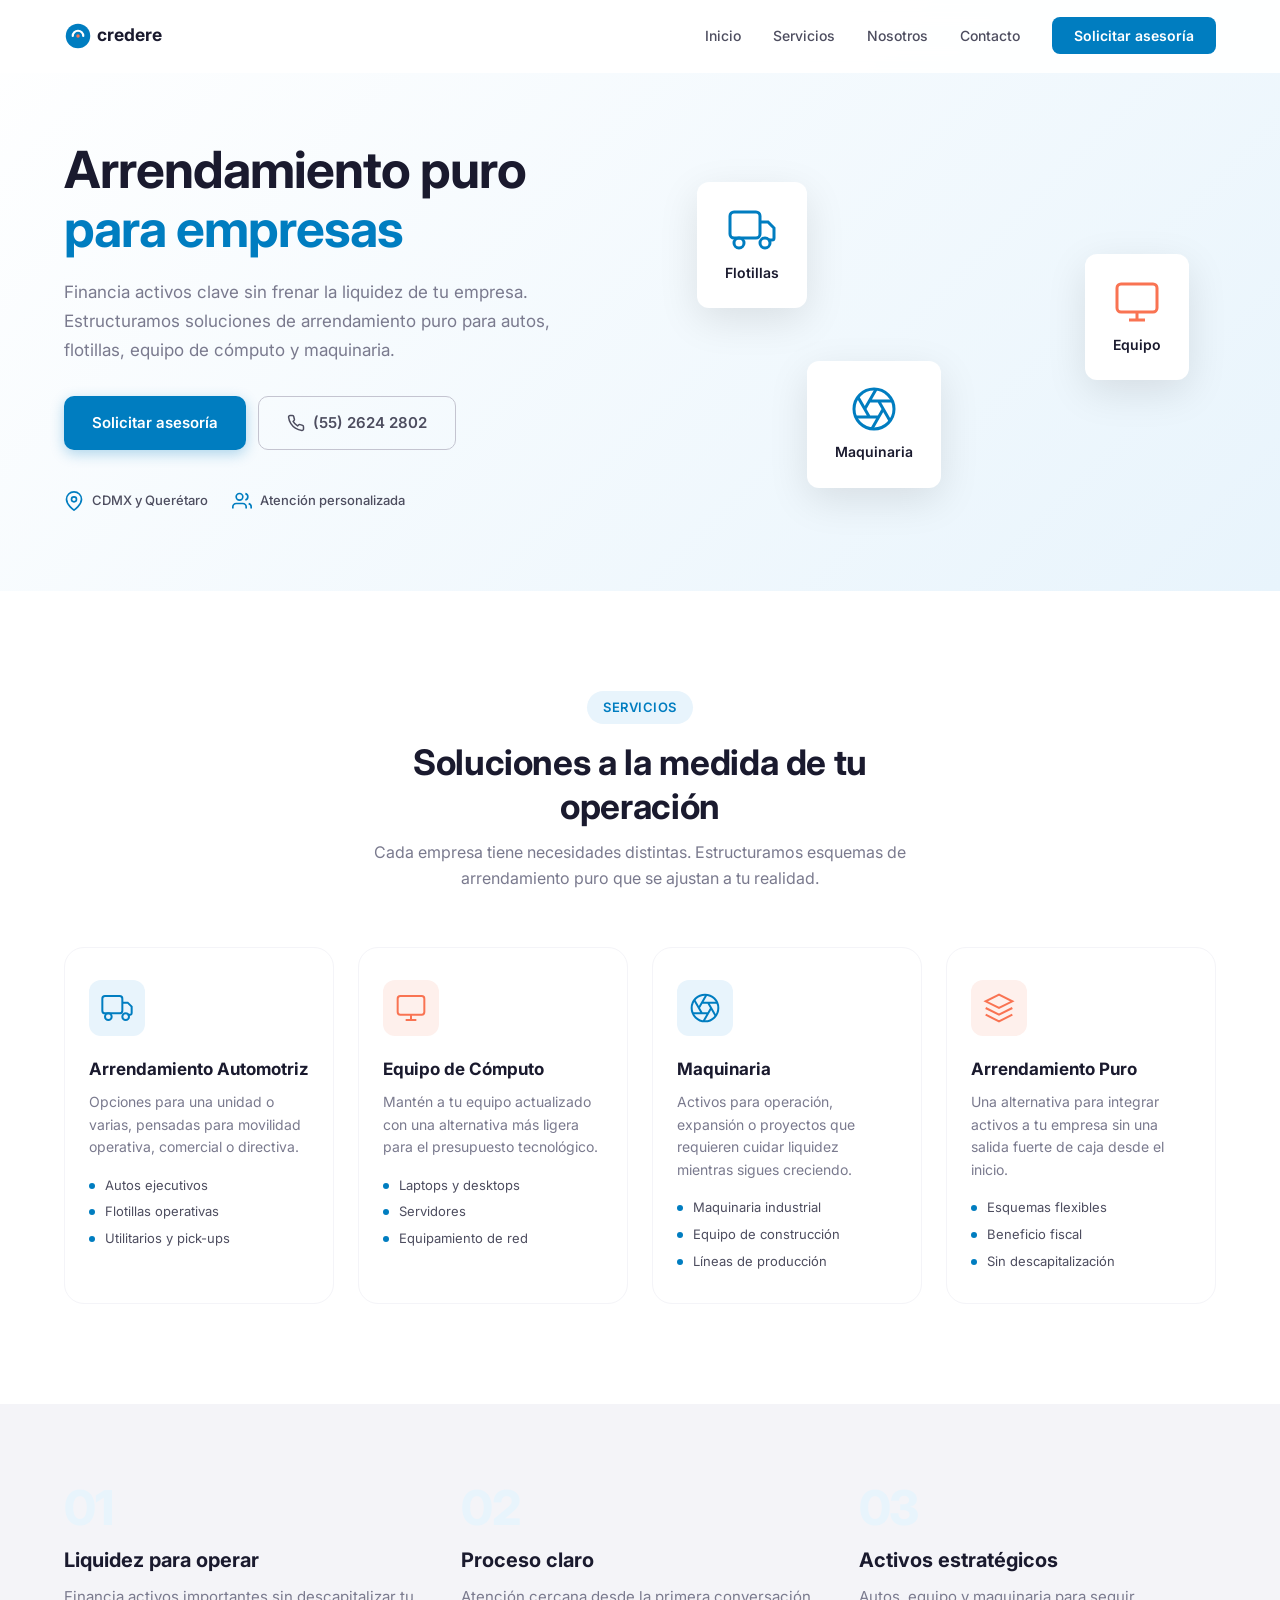
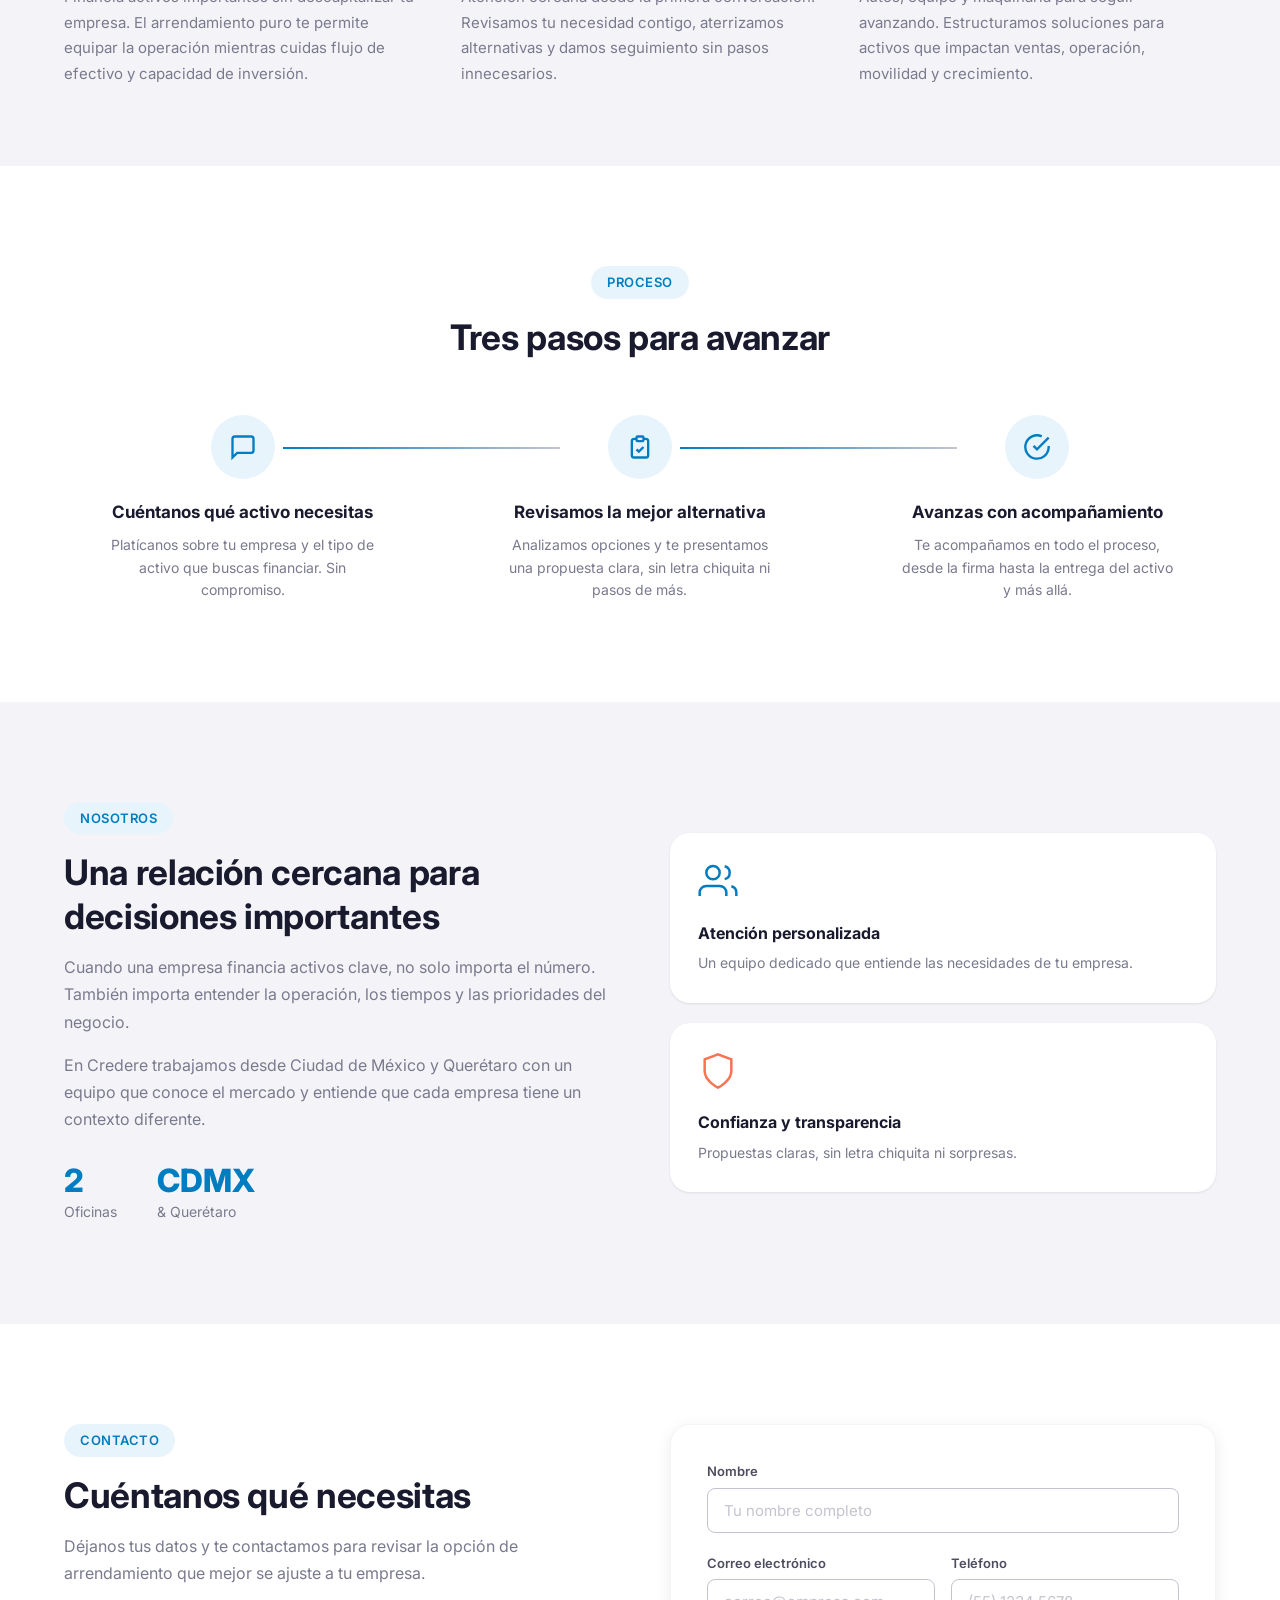
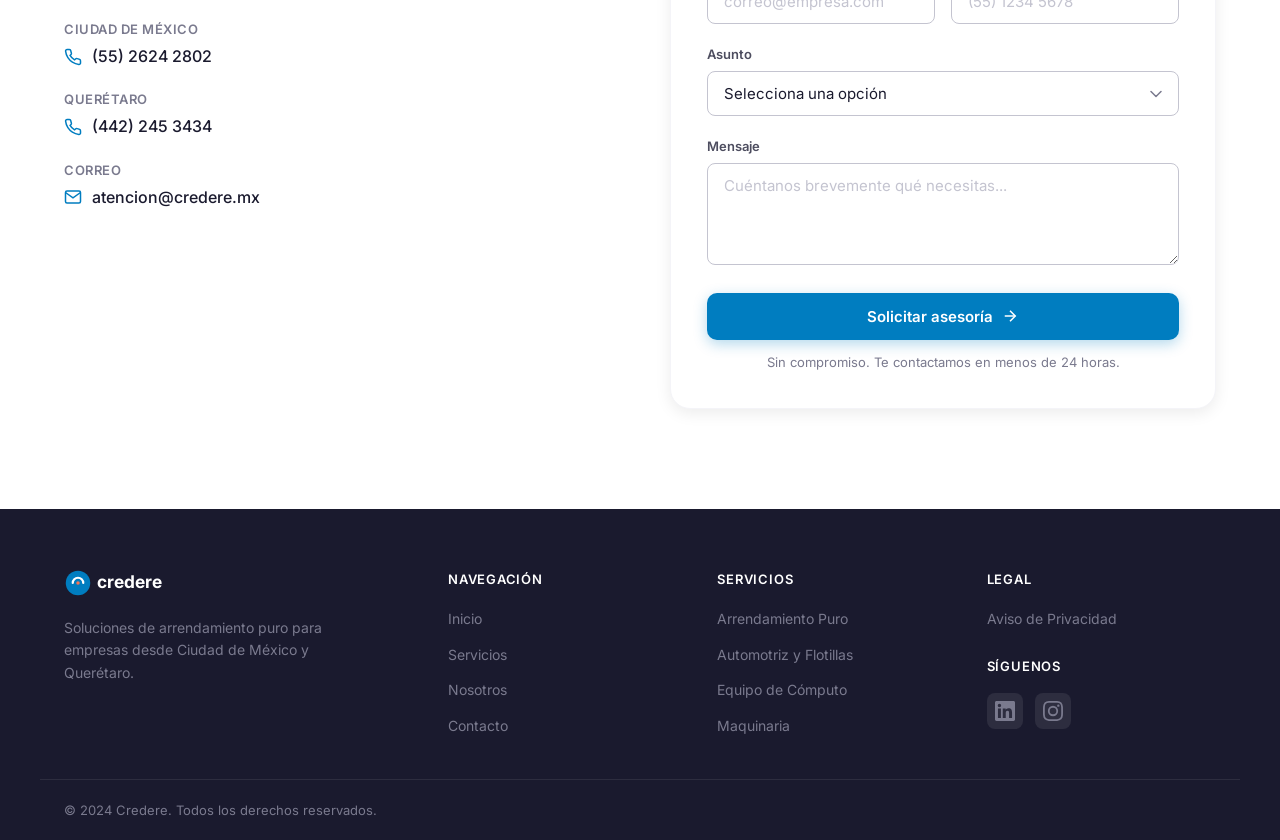
==== index.html @ ecc64755 "Add Credere corporate website" ====
<!DOCTYPE html>
<html lang="es">
<head>
  <meta charset="UTF-8">
  <meta name="viewport" content="width=device-width, initial-scale=1.0">
  <title>Credere | Arrendamiento Puro para Empresas</title>
  <meta name="description" content="Financia activos clave sin frenar la liquidez de tu empresa. Arrendamiento puro de autos, flotillas, equipo de cómputo y maquinaria desde CDMX y Querétaro.">
  <meta name="keywords" content="arrendamiento puro, leasing, arrendamiento automotriz, arrendamiento equipo, arrendamiento maquinaria, flotillas, CDMX, Querétaro">
  <meta name="author" content="Credere">
  <meta name="robots" content="index, follow">
  <link rel="canonical" href="https://credere.mx/">

  <!-- Open Graph -->
  <meta property="og:title" content="Credere | Arrendamiento Puro para Empresas">
  <meta property="og:description" content="Financia activos clave sin frenar la liquidez de tu empresa. Soluciones de arrendamiento puro desde CDMX y Querétaro.">
  <meta property="og:type" content="website">
  <meta property="og:url" content="https://credere.mx/">
  <meta property="og:locale" content="es_MX">
  <meta property="og:site_name" content="Credere">

  <!-- Favicon -->
  <link rel="icon" type="image/png" href="images/favicon.png">

  <!-- Preconnect -->
  <link rel="preconnect" href="https://fonts.googleapis.com">
  <link rel="preconnect" href="https://fonts.gstatic.com" crossorigin>
  <link href="https://fonts.googleapis.com/css2?family=Inter:wght@400;500;600;700&display=swap" rel="stylesheet">

  <link rel="stylesheet" href="css/styles.css">

  <!-- Schema.org -->
  <script type="application/ld+json">
  {
    "@context": "https://schema.org",
    "@type": "FinancialService",
    "name": "Credere",
    "url": "https://credere.mx",
    "description": "Soluciones de arrendamiento puro para empresas. Autos, flotillas, equipo de cómputo y maquinaria.",
    "telephone": ["+525526242802", "+524422453434"],
    "email": "atencion@credere.mx",
    "areaServed": "MX",
    "address": [
      {
        "@type": "PostalAddress",
        "addressLocality": "Ciudad de México",
        "addressCountry": "MX"
      },
      {
        "@type": "PostalAddress",
        "addressLocality": "Querétaro",
        "addressCountry": "MX"
      }
    ],
    "sameAs": [
      "https://www.linkedin.com/company/credere-mx",
      "https://www.instagram.com/credere.mx"
    ]
  }
  </script>
</head>
<body>
  <!-- Header -->
  <header class="header" id="header">
    <nav class="nav container">
      <a href="#inicio" class="nav__logo" aria-label="Credere - Inicio">
        <svg class="nav__logo-icon" viewBox="0 0 140 32" fill="none" xmlns="http://www.w3.org/2000/svg">
          <circle cx="16" cy="16" r="14" fill="#007dc0"/>
          <path d="M10 16c0-3.3 2.7-6 6-6s6 2.7 6 6" stroke="#fff" stroke-width="2.5" stroke-linecap="round" fill="none"/>
          <circle cx="16" cy="16" r="2" fill="#f97352"/>
          <text x="38" y="22" font-family="Inter, sans-serif" font-weight="700" font-size="20" fill="#1a1a2e">credere</text>
        </svg>
      </a>

      <button class="nav__toggle" id="navToggle" aria-label="Abrir menú" aria-expanded="false">
        <span></span><span></span><span></span>
      </button>

      <ul class="nav__menu" id="navMenu">
        <li><a href="#inicio" class="nav__link">Inicio</a></li>
        <li><a href="#servicios" class="nav__link">Servicios</a></li>
        <li><a href="#nosotros" class="nav__link">Nosotros</a></li>
        <li><a href="#contacto" class="nav__link">Contacto</a></li>
        <li><a href="#contacto" class="nav__cta">Solicitar asesoría</a></li>
      </ul>
    </nav>
  </header>

  <main>
    <!-- Hero -->
    <section class="hero" id="inicio">
      <div class="container hero__grid">
        <div class="hero__content">
          <h1 class="hero__title">
            Arrendamiento puro<br>
            <span class="hero__title--accent">para empresas</span>
          </h1>
          <p class="hero__subtitle">
            Financia activos clave sin frenar la liquidez de tu empresa. Estructuramos soluciones de arrendamiento puro para autos, flotillas, equipo de cómputo y maquinaria.
          </p>
          <div class="hero__actions">
            <a href="#contacto" class="btn btn--primary">Solicitar asesoría</a>
            <a href="tel:+525526242802" class="btn btn--outline">
              <svg width="18" height="18" viewBox="0 0 24 24" fill="none" stroke="currentColor" stroke-width="2" stroke-linecap="round" stroke-linejoin="round"><path d="M22 16.92v3a2 2 0 01-2.18 2 19.79 19.79 0 01-8.63-3.07 19.5 19.5 0 01-6-6 19.79 19.79 0 01-3.07-8.67A2 2 0 014.11 2h3a2 2 0 012 1.72c.127.96.361 1.903.7 2.81a2 2 0 01-.45 2.11L8.09 9.91a16 16 0 006 6l1.27-1.27a2 2 0 012.11-.45c.907.339 1.85.573 2.81.7A2 2 0 0122 16.92z"/></svg>
              (55) 2624 2802
            </a>
          </div>
          <div class="hero__badges">
            <div class="hero__badge">
              <svg width="20" height="20" viewBox="0 0 24 24" fill="none" stroke="#007dc0" stroke-width="2"><path d="M21 10c0 7-9 13-9 13s-9-6-9-13a9 9 0 0118 0z"/><circle cx="12" cy="10" r="3"/></svg>
              CDMX y Querétaro
            </div>
            <div class="hero__badge">
              <svg width="20" height="20" viewBox="0 0 24 24" fill="none" stroke="#007dc0" stroke-width="2"><path d="M17 21v-2a4 4 0 00-4-4H5a4 4 0 00-4 4v2"/><circle cx="9" cy="7" r="4"/><path d="M23 21v-2a4 4 0 00-3-3.87"/><path d="M16 3.13a4 4 0 010 7.75"/></svg>
              Atención personalizada
            </div>
          </div>
        </div>
        <div class="hero__visual">
          <div class="hero__card hero__card--1">
            <svg width="48" height="48" viewBox="0 0 24 24" fill="none" stroke="#007dc0" stroke-width="1.5"><rect x="1" y="3" width="15" height="13" rx="2"/><path d="M16 8h4l3 3v5a1 1 0 01-1 1h-2"/><circle cx="5.5" cy="18.5" r="2.5"/><circle cx="18.5" cy="18.5" r="2.5"/></svg>
            <span>Flotillas</span>
          </div>
          <div class="hero__card hero__card--2">
            <svg width="48" height="48" viewBox="0 0 24 24" fill="none" stroke="#f97352" stroke-width="1.5"><rect x="2" y="3" width="20" height="14" rx="2"/><path d="M8 21h8M12 17v4"/></svg>
            <span>Equipo</span>
          </div>
          <div class="hero__card hero__card--3">
            <svg width="48" height="48" viewBox="0 0 24 24" fill="none" stroke="#007dc0" stroke-width="1.5"><circle cx="12" cy="12" r="10"/><path d="M14.31 8l5.74 9.94M9.69 8h11.48M7.38 12l5.74-9.94M9.69 16L3.95 6.06M14.31 16H2.83M16.62 12l-5.74 9.94"/></svg>
            <span>Maquinaria</span>
          </div>
        </div>
      </div>
    </section>

    <!-- Services -->
    <section class="services" id="servicios">
      <div class="container">
        <div class="section-header">
          <span class="section-tag">Servicios</span>
          <h2 class="section-title">Soluciones a la medida de tu operación</h2>
          <p class="section-desc">Cada empresa tiene necesidades distintas. Estructuramos esquemas de arrendamiento puro que se ajustan a tu realidad.</p>
        </div>

        <div class="services__grid">
          <article class="service-card" data-animate>
            <div class="service-card__icon service-card__icon--blue">
              <svg width="32" height="32" viewBox="0 0 24 24" fill="none" stroke="currentColor" stroke-width="1.5"><rect x="1" y="3" width="15" height="13" rx="2"/><path d="M16 8h4l3 3v5a1 1 0 01-1 1h-2"/><circle cx="5.5" cy="18.5" r="2.5"/><circle cx="18.5" cy="18.5" r="2.5"/></svg>
            </div>
            <h3 class="service-card__title">Arrendamiento Automotriz</h3>
            <p class="service-card__desc">Opciones para una unidad o varias, pensadas para movilidad operativa, comercial o directiva.</p>
            <ul class="service-card__features">
              <li>Autos ejecutivos</li>
              <li>Flotillas operativas</li>
              <li>Utilitarios y pick-ups</li>
            </ul>
          </article>

          <article class="service-card" data-animate>
            <div class="service-card__icon service-card__icon--orange">
              <svg width="32" height="32" viewBox="0 0 24 24" fill="none" stroke="currentColor" stroke-width="1.5"><rect x="2" y="3" width="20" height="14" rx="2"/><path d="M8 21h8M12 17v4"/></svg>
            </div>
            <h3 class="service-card__title">Equipo de Cómputo</h3>
            <p class="service-card__desc">Mantén a tu equipo actualizado con una alternativa más ligera para el presupuesto tecnológico.</p>
            <ul class="service-card__features">
              <li>Laptops y desktops</li>
              <li>Servidores</li>
              <li>Equipamiento de red</li>
            </ul>
          </article>

          <article class="service-card" data-animate>
            <div class="service-card__icon service-card__icon--blue">
              <svg width="32" height="32" viewBox="0 0 24 24" fill="none" stroke="currentColor" stroke-width="1.5"><circle cx="12" cy="12" r="10"/><path d="M14.31 8l5.74 9.94M9.69 8h11.48M7.38 12l5.74-9.94M9.69 16L3.95 6.06M14.31 16H2.83M16.62 12l-5.74 9.94"/></svg>
            </div>
            <h3 class="service-card__title">Maquinaria</h3>
            <p class="service-card__desc">Activos para operación, expansión o proyectos que requieren cuidar liquidez mientras sigues creciendo.</p>
            <ul class="service-card__features">
              <li>Maquinaria industrial</li>
              <li>Equipo de construcción</li>
              <li>Líneas de producción</li>
            </ul>
          </article>

          <article class="service-card" data-animate>
            <div class="service-card__icon service-card__icon--orange">
              <svg width="32" height="32" viewBox="0 0 24 24" fill="none" stroke="currentColor" stroke-width="1.5"><path d="M12 2L2 7l10 5 10-5-10-5zM2 17l10 5 10-5M2 12l10 5 10-5"/></svg>
            </div>
            <h3 class="service-card__title">Arrendamiento Puro</h3>
            <p class="service-card__desc">Una alternativa para integrar activos a tu empresa sin una salida fuerte de caja desde el inicio.</p>
            <ul class="service-card__features">
              <li>Esquemas flexibles</li>
              <li>Beneficio fiscal</li>
              <li>Sin descapitalización</li>
            </ul>
          </article>
        </div>
      </div>
    </section>

    <!-- Value Props -->
    <section class="values">
      <div class="container">
        <div class="values__grid">
          <div class="value-block" data-animate>
            <div class="value-block__number">01</div>
            <h3 class="value-block__title">Liquidez para operar</h3>
            <p class="value-block__desc">Financia activos importantes sin descapitalizar tu empresa. El arrendamiento puro te permite equipar la operación mientras cuidas flujo de efectivo y capacidad de inversión.</p>
          </div>
          <div class="value-block" data-animate>
            <div class="value-block__number">02</div>
            <h3 class="value-block__title">Proceso claro</h3>
            <p class="value-block__desc">Atención cercana desde la primera conversación. Revisamos tu necesidad contigo, aterrizamos alternativas y damos seguimiento sin pasos innecesarios.</p>
          </div>
          <div class="value-block" data-animate>
            <div class="value-block__number">03</div>
            <h3 class="value-block__title">Activos estratégicos</h3>
            <p class="value-block__desc">Autos, equipo y maquinaria para seguir avanzando. Estructuramos soluciones para activos que impactan ventas, operación, movilidad y crecimiento.</p>
          </div>
        </div>
      </div>
    </section>

    <!-- Process -->
    <section class="process">
      <div class="container">
        <div class="section-header">
          <span class="section-tag">Proceso</span>
          <h2 class="section-title">Tres pasos para avanzar</h2>
        </div>
        <div class="process__grid">
          <div class="process-step" data-animate>
            <div class="process-step__icon">
              <svg width="28" height="28" viewBox="0 0 24 24" fill="none" stroke="currentColor" stroke-width="2"><path d="M21 15a2 2 0 01-2 2H7l-4 4V5a2 2 0 012-2h14a2 2 0 012 2z"/></svg>
            </div>
            <div class="process-step__line"></div>
            <h3 class="process-step__title">Cuéntanos qué activo necesitas</h3>
            <p class="process-step__desc">Platícanos sobre tu empresa y el tipo de activo que buscas financiar. Sin compromiso.</p>
          </div>
          <div class="process-step" data-animate>
            <div class="process-step__icon">
              <svg width="28" height="28" viewBox="0 0 24 24" fill="none" stroke="currentColor" stroke-width="2"><path d="M9 5H7a2 2 0 00-2 2v12a2 2 0 002 2h10a2 2 0 002-2V7a2 2 0 00-2-2h-2"/><rect x="9" y="3" width="6" height="4" rx="1"/><path d="M9 14l2 2 4-4"/></svg>
            </div>
            <div class="process-step__line"></div>
            <h3 class="process-step__title">Revisamos la mejor alternativa</h3>
            <p class="process-step__desc">Analizamos opciones y te presentamos una propuesta clara, sin letra chiquita ni pasos de más.</p>
          </div>
          <div class="process-step" data-animate>
            <div class="process-step__icon">
              <svg width="28" height="28" viewBox="0 0 24 24" fill="none" stroke="currentColor" stroke-width="2"><path d="M22 11.08V12a10 10 0 11-5.93-9.14"/><polyline points="22 4 12 14.01 9 11.01"/></svg>
            </div>
            <h3 class="process-step__title">Avanzas con acompañamiento</h3>
            <p class="process-step__desc">Te acompañamos en todo el proceso, desde la firma hasta la entrega del activo y más allá.</p>
          </div>
        </div>
      </div>
    </section>

    <!-- About / Why Credere -->
    <section class="about" id="nosotros">
      <div class="container about__grid">
        <div class="about__content" data-animate>
          <span class="section-tag">Nosotros</span>
          <h2 class="section-title">Una relación cercana para decisiones importantes</h2>
          <p class="about__text">
            Cuando una empresa financia activos clave, no solo importa el número. También importa entender la operación, los tiempos y las prioridades del negocio.
          </p>
          <p class="about__text">
            En Credere trabajamos desde Ciudad de México y Querétaro con un equipo que conoce el mercado y entiende que cada empresa tiene un contexto diferente.
          </p>
          <div class="about__stats">
            <div class="about__stat">
              <span class="about__stat-value">2</span>
              <span class="about__stat-label">Oficinas</span>
            </div>
            <div class="about__stat">
              <span class="about__stat-value">CDMX</span>
              <span class="about__stat-label">& Querétaro</span>
            </div>
          </div>
        </div>
        <div class="about__visual" data-animate>
          <div class="about__card">
            <svg width="40" height="40" viewBox="0 0 24 24" fill="none" stroke="#007dc0" stroke-width="1.5"><path d="M17 21v-2a4 4 0 00-4-4H5a4 4 0 00-4 4v2"/><circle cx="9" cy="7" r="4"/><path d="M23 21v-2a4 4 0 00-3-3.87"/><path d="M16 3.13a4 4 0 010 7.75"/></svg>
            <h4>Atención personalizada</h4>
            <p>Un equipo dedicado que entiende las necesidades de tu empresa.</p>
          </div>
          <div class="about__card">
            <svg width="40" height="40" viewBox="0 0 24 24" fill="none" stroke="#f97352" stroke-width="1.5"><path d="M12 22s8-4 8-10V5l-8-3-8 3v7c0 6 8 10 8 10z"/></svg>
            <h4>Confianza y transparencia</h4>
            <p>Propuestas claras, sin letra chiquita ni sorpresas.</p>
          </div>
        </div>
      </div>
    </section>

    <!-- Contact -->
    <section class="contact" id="contacto">
      <div class="container contact__grid">
        <div class="contact__info" data-animate>
          <span class="section-tag">Contacto</span>
          <h2 class="section-title">Cuéntanos qué necesitas</h2>
          <p class="contact__desc">Déjanos tus datos y te contactamos para revisar la opción de arrendamiento que mejor se ajuste a tu empresa.</p>

          <div class="contact__channels">
            <div class="contact__channel">
              <h4>Ciudad de México</h4>
              <a href="tel:+525526242802" class="contact__link">
                <svg width="18" height="18" viewBox="0 0 24 24" fill="none" stroke="currentColor" stroke-width="2"><path d="M22 16.92v3a2 2 0 01-2.18 2 19.79 19.79 0 01-8.63-3.07 19.5 19.5 0 01-6-6 19.79 19.79 0 01-3.07-8.67A2 2 0 014.11 2h3a2 2 0 012 1.72c.127.96.361 1.903.7 2.81a2 2 0 01-.45 2.11L8.09 9.91a16 16 0 006 6l1.27-1.27a2 2 0 012.11-.45c.907.339 1.85.573 2.81.7A2 2 0 0122 16.92z"/></svg>
                (55) 2624 2802
              </a>
            </div>
            <div class="contact__channel">
              <h4>Querétaro</h4>
              <a href="tel:+524422453434" class="contact__link">
                <svg width="18" height="18" viewBox="0 0 24 24" fill="none" stroke="currentColor" stroke-width="2"><path d="M22 16.92v3a2 2 0 01-2.18 2 19.79 19.79 0 01-8.63-3.07 19.5 19.5 0 01-6-6 19.79 19.79 0 01-3.07-8.67A2 2 0 014.11 2h3a2 2 0 012 1.72c.127.96.361 1.903.7 2.81a2 2 0 01-.45 2.11L8.09 9.91a16 16 0 006 6l1.27-1.27a2 2 0 012.11-.45c.907.339 1.85.573 2.81.7A2 2 0 0122 16.92z"/></svg>
                (442) 245 3434
              </a>
            </div>
            <div class="contact__channel">
              <h4>Correo</h4>
              <a href="mailto:atencion@credere.mx" class="contact__link">
                <svg width="18" height="18" viewBox="0 0 24 24" fill="none" stroke="currentColor" stroke-width="2"><path d="M4 4h16c1.1 0 2 .9 2 2v12c0 1.1-.9 2-2 2H4c-1.1 0-2-.9-2-2V6c0-1.1.9-2 2-2z"/><polyline points="22,6 12,13 2,6"/></svg>
                atencion@credere.mx
              </a>
            </div>
          </div>
        </div>

        <form class="contact__form" id="contactForm" data-animate>
          <div class="form-group">
            <label for="nombre">Nombre</label>
            <input type="text" id="nombre" name="nombre" required placeholder="Tu nombre completo">
          </div>
          <div class="form-row">
            <div class="form-group">
              <label for="email">Correo electrónico</label>
              <input type="email" id="email" name="email" required placeholder="correo@empresa.com">
            </div>
            <div class="form-group">
              <label for="telefono">Teléfono</label>
              <input type="tel" id="telefono" name="telefono" placeholder="(55) 1234 5678">
            </div>
          </div>
          <div class="form-group">
            <label for="asunto">Asunto</label>
            <select id="asunto" name="asunto" required>
              <option value="" disabled selected>Selecciona una opción</option>
              <option value="automotriz">Arrendamiento Automotriz</option>
              <option value="equipo">Equipo de Cómputo</option>
              <option value="maquinaria">Maquinaria</option>
              <option value="otro">Otro</option>
            </select>
          </div>
          <div class="form-group">
            <label for="mensaje">Mensaje</label>
            <textarea id="mensaje" name="mensaje" rows="4" placeholder="Cuéntanos brevemente qué necesitas..."></textarea>
          </div>
          <button type="submit" class="btn btn--primary btn--full">
            Solicitar asesoría
            <svg width="18" height="18" viewBox="0 0 24 24" fill="none" stroke="currentColor" stroke-width="2"><line x1="5" y1="12" x2="19" y2="12"/><polyline points="12 5 19 12 12 19"/></svg>
          </button>
          <p class="form-note">Sin compromiso. Te contactamos en menos de 24 horas.</p>
        </form>
      </div>
    </section>
  </main>

  <!-- Footer -->
  <footer class="footer">
    <div class="container footer__grid">
      <div class="footer__brand">
        <svg class="footer__logo" viewBox="0 0 140 32" fill="none" xmlns="http://www.w3.org/2000/svg">
          <circle cx="16" cy="16" r="14" fill="#007dc0"/>
          <path d="M10 16c0-3.3 2.7-6 6-6s6 2.7 6 6" stroke="#fff" stroke-width="2.5" stroke-linecap="round" fill="none"/>
          <circle cx="16" cy="16" r="2" fill="#f97352"/>
          <text x="38" y="22" font-family="Inter, sans-serif" font-weight="700" font-size="20" fill="#ffffff">credere</text>
        </svg>
        <p class="footer__tagline">Soluciones de arrendamiento puro para empresas desde Ciudad de México y Querétaro.</p>
      </div>

      <div class="footer__links">
        <h4>Navegación</h4>
        <ul>
          <li><a href="#inicio">Inicio</a></li>
          <li><a href="#servicios">Servicios</a></li>
          <li><a href="#nosotros">Nosotros</a></li>
          <li><a href="#contacto">Contacto</a></li>
        </ul>
      </div>

      <div class="footer__links">
        <h4>Servicios</h4>
        <ul>
          <li><a href="#servicios">Arrendamiento Puro</a></li>
          <li><a href="#servicios">Automotriz y Flotillas</a></li>
          <li><a href="#servicios">Equipo de Cómputo</a></li>
          <li><a href="#servicios">Maquinaria</a></li>
        </ul>
      </div>

      <div class="footer__links">
        <h4>Legal</h4>
        <ul>
          <li><a href="aviso-privacidad.html">Aviso de Privacidad</a></li>
        </ul>
        <h4 class="footer__social-title">Síguenos</h4>
        <div class="footer__social">
          <a href="https://www.linkedin.com/company/credere-mx" target="_blank" rel="noopener" aria-label="LinkedIn">
            <svg width="20" height="20" viewBox="0 0 24 24" fill="currentColor"><path d="M20.447 20.452h-3.554v-5.569c0-1.328-.027-3.037-1.852-3.037-1.853 0-2.136 1.445-2.136 2.939v5.667H9.351V9h3.414v1.561h.046c.477-.9 1.637-1.85 3.37-1.85 3.601 0 4.267 2.37 4.267 5.455v6.286zM5.337 7.433a2.062 2.062 0 01-2.063-2.065 2.064 2.064 0 112.063 2.065zm1.782 13.019H3.555V9h3.564v11.452zM22.225 0H1.771C.792 0 0 .774 0 1.729v20.542C0 23.227.792 24 1.771 24h20.451C23.2 24 24 23.227 24 22.271V1.729C24 .774 23.2 0 22.222 0h.003z"/></svg>
          </a>
          <a href="https://www.instagram.com/credere.mx" target="_blank" rel="noopener" aria-label="Instagram">
            <svg width="20" height="20" viewBox="0 0 24 24" fill="currentColor"><path d="M12 2.163c3.204 0 3.584.012 4.85.07 3.252.148 4.771 1.691 4.919 4.919.058 1.265.069 1.645.069 4.849 0 3.205-.012 3.584-.069 4.849-.149 3.225-1.664 4.771-4.919 4.919-1.266.058-1.644.07-4.85.07-3.204 0-3.584-.012-4.849-.07-3.26-.149-4.771-1.699-4.919-4.92-.058-1.265-.07-1.644-.07-4.849 0-3.204.013-3.583.07-4.849.149-3.227 1.664-4.771 4.919-4.919 1.266-.057 1.645-.069 4.849-.069zM12 0C8.741 0 8.333.014 7.053.072 2.695.272.273 2.69.073 7.052.014 8.333 0 8.741 0 12c0 3.259.014 3.668.072 4.948.2 4.358 2.618 6.78 6.98 6.98C8.333 23.986 8.741 24 12 24c3.259 0 3.668-.014 4.948-.072 4.354-.2 6.782-2.618 6.979-6.98.059-1.28.073-1.689.073-4.948 0-3.259-.014-3.667-.072-4.947-.196-4.354-2.617-6.78-6.979-6.98C15.668.014 15.259 0 12 0zm0 5.838a6.162 6.162 0 100 12.324 6.162 6.162 0 000-12.324zM12 16a4 4 0 110-8 4 4 0 010 8zm6.406-11.845a1.44 1.44 0 100 2.881 1.44 1.44 0 000-2.881z"/></svg>
          </a>
        </div>
      </div>
    </div>

    <div class="footer__bottom container">
      <p>&copy; 2024 Credere. Todos los derechos reservados.</p>
    </div>
  </footer>

  <!-- Tawk.to Live Chat -->
  <!--
    Reemplaza el propertyId y widgetId con los tuyos de Tawk.to:
    https://dashboard.tawk.to/
  -->
  <!--
  <script type="text/javascript">
    var Tawk_API=Tawk_API||{}, Tawk_LoadStart=new Date();
    (function(){
      var s1=document.createElement("script"),s0=document.getElementsByTagName("script")[0];
      s1.async=true;
      s1.src='https://embed.tawk.to/TU_PROPERTY_ID/TU_WIDGET_ID';
      s1.charset='UTF-8';
      s1.setAttribute('crossorigin','*');
      s0.parentNode.insertBefore(s1,s0);
    })();
  </script>
  -->

  <!-- Google Analytics -->
  <!-- Reemplaza G-XXXXXXXXXX con tu ID de GA4 -->
  <!--
  <script async src="https://www.googletagmanager.com/gtag/js?id=G-9MYGCL4LBZ"></script>
  <script>
    window.dataLayer = window.dataLayer || [];
    function gtag(){dataLayer.push(arguments);}
    gtag('js', new Date());
    gtag('config', 'G-9MYGCL4LBZ');
  </script>
  -->

  <script src="js/main.js"></script>
</body>
</html>
---- css/styles.css ----
/* ==========================================================================
   Credere - Styles
   ========================================================================== */

/* --- Reset & Base --- */
*,
*::before,
*::after {
  margin: 0;
  padding: 0;
  box-sizing: border-box;
}

:root {
  --blue: #007dc0;
  --blue-dark: #005a8c;
  --blue-light: #e8f4fc;
  --orange: #f97352;
  --orange-dark: #e55a3a;
  --orange-light: #fef0ec;
  --dark: #1a1a2e;
  --gray-900: #2d2d3f;
  --gray-700: #4d4d5f;
  --gray-500: #7a7a8e;
  --gray-300: #c4c4d0;
  --gray-100: #f4f4f8;
  --white: #ffffff;
  --radius: 12px;
  --radius-lg: 20px;
  --shadow-sm: 0 1px 3px rgba(0,0,0,.06), 0 1px 2px rgba(0,0,0,.04);
  --shadow-md: 0 4px 16px rgba(0,0,0,.08);
  --shadow-lg: 0 12px 40px rgba(0,0,0,.1);
  --transition: .3s cubic-bezier(.4,0,.2,1);
  --font: 'Inter', -apple-system, BlinkMacSystemFont, 'Segoe UI', sans-serif;
}

html {
  scroll-behavior: smooth;
  scroll-padding-top: 80px;
}

body {
  font-family: var(--font);
  font-size: 16px;
  line-height: 1.6;
  color: var(--gray-700);
  background: var(--white);
  -webkit-font-smoothing: antialiased;
  overflow-x: hidden;
}

img { max-width: 100%; display: block; }
a { text-decoration: none; color: inherit; }
ul { list-style: none; }

.container {
  max-width: 1200px;
  margin: 0 auto;
  padding: 0 24px;
}

/* --- Animations --- */
@keyframes fadeUp {
  from { opacity: 0; transform: translateY(24px); }
  to { opacity: 1; transform: translateY(0); }
}

@keyframes float {
  0%, 100% { transform: translateY(0); }
  50% { transform: translateY(-10px); }
}

[data-animate] {
  opacity: 0;
  transform: translateY(24px);
  transition: opacity .6s var(--transition), transform .6s var(--transition);
}

[data-animate].is-visible {
  opacity: 1;
  transform: translateY(0);
}

/* --- Buttons --- */
.btn {
  display: inline-flex;
  align-items: center;
  gap: 8px;
  padding: 14px 28px;
  border-radius: 10px;
  font-family: var(--font);
  font-size: 15px;
  font-weight: 600;
  cursor: pointer;
  border: none;
  transition: var(--transition);
  white-space: nowrap;
}

.btn--primary {
  background: var(--blue);
  color: var(--white);
  box-shadow: 0 4px 14px rgba(0,125,192,.3);
}

.btn--primary:hover {
  background: var(--blue-dark);
  box-shadow: 0 6px 20px rgba(0,125,192,.4);
  transform: translateY(-1px);
}

.btn--outline {
  background: transparent;
  color: var(--gray-700);
  border: 1.5px solid var(--gray-300);
}

.btn--outline:hover {
  border-color: var(--blue);
  color: var(--blue);
}

.btn--full { width: 100%; justify-content: center; }

/* ==========================================================================
   Header
   ========================================================================== */
.header {
  position: fixed;
  top: 0;
  left: 0;
  right: 0;
  z-index: 1000;
  background: rgba(255,255,255,.92);
  backdrop-filter: blur(12px);
  -webkit-backdrop-filter: blur(12px);
  border-bottom: 1px solid transparent;
  transition: var(--transition);
}

.header.is-scrolled {
  border-bottom-color: var(--gray-100);
  box-shadow: var(--shadow-sm);
}

.nav {
  display: flex;
  align-items: center;
  justify-content: space-between;
  height: 72px;
}

.nav__logo { display: flex; align-items: center; }
.nav__logo-icon { height: 28px; width: auto; }

.nav__menu {
  display: flex;
  align-items: center;
  gap: 32px;
}

.nav__link {
  font-size: 14px;
  font-weight: 500;
  color: var(--gray-700);
  transition: var(--transition);
  position: relative;
}

.nav__link::after {
  content: '';
  position: absolute;
  bottom: -4px;
  left: 0;
  width: 0;
  height: 2px;
  background: var(--blue);
  transition: var(--transition);
  border-radius: 2px;
}

.nav__link:hover { color: var(--blue); }
.nav__link:hover::after { width: 100%; }

.nav__cta {
  font-size: 14px;
  font-weight: 600;
  color: var(--white);
  background: var(--blue);
  padding: 10px 22px;
  border-radius: 8px;
  transition: var(--transition);
}

.nav__cta:hover {
  background: var(--blue-dark);
  transform: translateY(-1px);
}

/* Mobile toggle */
.nav__toggle {
  display: none;
  flex-direction: column;
  gap: 5px;
  background: none;
  border: none;
  cursor: pointer;
  padding: 4px;
  z-index: 1001;
}

.nav__toggle span {
  width: 24px;
  height: 2px;
  background: var(--dark);
  border-radius: 2px;
  transition: var(--transition);
}

.nav__toggle.is-active span:nth-child(1) { transform: rotate(45deg) translate(5px, 5px); }
.nav__toggle.is-active span:nth-child(2) { opacity: 0; }
.nav__toggle.is-active span:nth-child(3) { transform: rotate(-45deg) translate(5px, -5px); }

/* ==========================================================================
   Hero
   ========================================================================== */
.hero {
  padding: 140px 0 80px;
  background: linear-gradient(135deg, var(--white) 0%, var(--blue-light) 100%);
  overflow: hidden;
}

.hero__grid {
  display: grid;
  grid-template-columns: 1fr 1fr;
  gap: 60px;
  align-items: center;
}

.hero__title {
  font-size: clamp(2.2rem, 4vw, 3.2rem);
  font-weight: 700;
  color: var(--dark);
  line-height: 1.15;
  letter-spacing: -0.02em;
}

.hero__title--accent {
  color: var(--blue);
}

.hero__subtitle {
  margin-top: 20px;
  font-size: 17px;
  color: var(--gray-500);
  max-width: 520px;
  line-height: 1.7;
}

.hero__actions {
  margin-top: 32px;
  display: flex;
  gap: 12px;
  flex-wrap: wrap;
}

.hero__badges {
  margin-top: 40px;
  display: flex;
  gap: 24px;
}

.hero__badge {
  display: flex;
  align-items: center;
  gap: 8px;
  font-size: 13px;
  font-weight: 500;
  color: var(--gray-700);
}

/* Hero visual cards */
.hero__visual {
  position: relative;
  display: flex;
  justify-content: center;
  align-items: center;
  min-height: 360px;
}

.hero__card {
  position: absolute;
  background: var(--white);
  border-radius: var(--radius);
  padding: 24px 28px;
  box-shadow: var(--shadow-lg);
  display: flex;
  flex-direction: column;
  align-items: center;
  gap: 8px;
  font-weight: 600;
  font-size: 14px;
  color: var(--dark);
  transition: var(--transition);
}

.hero__card:hover {
  transform: scale(1.05);
}

.hero__card--1 {
  top: 10%;
  left: 5%;
  animation: float 5s ease-in-out infinite;
}

.hero__card--2 {
  top: 30%;
  right: 5%;
  animation: float 5s ease-in-out infinite 1s;
}

.hero__card--3 {
  bottom: 5%;
  left: 25%;
  animation: float 5s ease-in-out infinite 2s;
}

/* ==========================================================================
   Section Common
   ========================================================================== */
.section-header {
  text-align: center;
  max-width: 600px;
  margin: 0 auto 56px;
}

.section-tag {
  display: inline-block;
  font-size: 13px;
  font-weight: 600;
  color: var(--blue);
  background: var(--blue-light);
  padding: 6px 16px;
  border-radius: 20px;
  letter-spacing: 0.04em;
  text-transform: uppercase;
  margin-bottom: 16px;
}

.section-title {
  font-size: clamp(1.6rem, 3vw, 2.2rem);
  font-weight: 700;
  color: var(--dark);
  line-height: 1.25;
  letter-spacing: -0.01em;
}

.section-desc {
  margin-top: 12px;
  font-size: 16px;
  color: var(--gray-500);
}

/* ==========================================================================
   Services
   ========================================================================== */
.services {
  padding: 100px 0;
}

.services__grid {
  display: grid;
  grid-template-columns: repeat(4, 1fr);
  gap: 24px;
}

.service-card {
  background: var(--white);
  border: 1px solid var(--gray-100);
  border-radius: var(--radius-lg);
  padding: 32px 24px;
  transition: var(--transition);
}

.service-card:hover {
  border-color: transparent;
  box-shadow: var(--shadow-lg);
  transform: translateY(-4px);
}

.service-card__icon {
  width: 56px;
  height: 56px;
  border-radius: var(--radius);
  display: flex;
  align-items: center;
  justify-content: center;
  margin-bottom: 20px;
}

.service-card__icon--blue {
  background: var(--blue-light);
  color: var(--blue);
}

.service-card__icon--orange {
  background: var(--orange-light);
  color: var(--orange);
}

.service-card__title {
  font-size: 17px;
  font-weight: 700;
  color: var(--dark);
  margin-bottom: 8px;
}

.service-card__desc {
  font-size: 14px;
  color: var(--gray-500);
  line-height: 1.6;
  margin-bottom: 16px;
}

.service-card__features {
  display: flex;
  flex-direction: column;
  gap: 6px;
}

.service-card__features li {
  font-size: 13px;
  color: var(--gray-700);
  padding-left: 16px;
  position: relative;
}

.service-card__features li::before {
  content: '';
  position: absolute;
  left: 0;
  top: 8px;
  width: 6px;
  height: 6px;
  background: var(--blue);
  border-radius: 50%;
}

/* ==========================================================================
   Values
   ========================================================================== */
.values {
  padding: 80px 0;
  background: var(--gray-100);
}

.values__grid {
  display: grid;
  grid-template-columns: repeat(3, 1fr);
  gap: 40px;
}

.value-block__number {
  font-size: 48px;
  font-weight: 800;
  color: var(--blue-light);
  line-height: 1;
  margin-bottom: 12px;
  letter-spacing: -0.03em;
}

.value-block:hover .value-block__number {
  color: var(--blue);
  transition: var(--transition);
}

.value-block__title {
  font-size: 20px;
  font-weight: 700;
  color: var(--dark);
  margin-bottom: 8px;
}

.value-block__desc {
  font-size: 15px;
  color: var(--gray-500);
  line-height: 1.7;
}

/* ==========================================================================
   Process
   ========================================================================== */
.process {
  padding: 100px 0;
}

.process__grid {
  display: grid;
  grid-template-columns: repeat(3, 1fr);
  gap: 40px;
  position: relative;
}

.process-step {
  text-align: center;
  position: relative;
}

.process-step__icon {
  width: 64px;
  height: 64px;
  border-radius: 50%;
  background: var(--blue-light);
  color: var(--blue);
  display: flex;
  align-items: center;
  justify-content: center;
  margin: 0 auto 20px;
  transition: var(--transition);
}

.process-step:hover .process-step__icon {
  background: var(--blue);
  color: var(--white);
}

.process-step__line {
  position: absolute;
  top: 32px;
  left: calc(50% + 40px);
  width: calc(100% - 80px);
  height: 2px;
  background: linear-gradient(to right, var(--blue), var(--gray-300));
  z-index: 0;
}

.process-step:last-child .process-step__line { display: none; }

.process-step__title {
  font-size: 17px;
  font-weight: 700;
  color: var(--dark);
  margin-bottom: 8px;
}

.process-step__desc {
  font-size: 14px;
  color: var(--gray-500);
  line-height: 1.6;
  max-width: 280px;
  margin: 0 auto;
}

/* ==========================================================================
   About
   ========================================================================== */
.about {
  padding: 100px 0;
  background: var(--gray-100);
}

.about__grid {
  display: grid;
  grid-template-columns: 1fr 1fr;
  gap: 60px;
  align-items: center;
}

.about__text {
  font-size: 16px;
  color: var(--gray-500);
  line-height: 1.7;
  margin-top: 16px;
}

.about__stats {
  display: flex;
  gap: 40px;
  margin-top: 32px;
}

.about__stat {
  display: flex;
  flex-direction: column;
}

.about__stat-value {
  font-size: 32px;
  font-weight: 800;
  color: var(--blue);
  line-height: 1;
}

.about__stat-label {
  font-size: 14px;
  color: var(--gray-500);
  margin-top: 4px;
}

.about__visual {
  display: flex;
  flex-direction: column;
  gap: 20px;
}

.about__card {
  background: var(--white);
  border-radius: var(--radius-lg);
  padding: 28px;
  box-shadow: var(--shadow-sm);
  transition: var(--transition);
}

.about__card:hover {
  box-shadow: var(--shadow-md);
  transform: translateY(-2px);
}

.about__card h4 {
  font-size: 16px;
  font-weight: 700;
  color: var(--dark);
  margin: 12px 0 6px;
}

.about__card p {
  font-size: 14px;
  color: var(--gray-500);
  line-height: 1.6;
}

/* ==========================================================================
   Contact
   ========================================================================== */
.contact {
  padding: 100px 0;
}

.contact__grid {
  display: grid;
  grid-template-columns: 1fr 1fr;
  gap: 60px;
  align-items: start;
}

.contact__desc {
  font-size: 16px;
  color: var(--gray-500);
  margin-top: 16px;
  line-height: 1.7;
}

.contact__channels {
  margin-top: 32px;
  display: flex;
  flex-direction: column;
  gap: 20px;
}

.contact__channel h4 {
  font-size: 13px;
  font-weight: 600;
  text-transform: uppercase;
  letter-spacing: 0.04em;
  color: var(--gray-500);
  margin-bottom: 4px;
}

.contact__link {
  display: flex;
  align-items: center;
  gap: 10px;
  font-size: 16px;
  font-weight: 500;
  color: var(--dark);
  transition: var(--transition);
}

.contact__link:hover {
  color: var(--blue);
}

.contact__link svg {
  color: var(--blue);
  flex-shrink: 0;
}

/* Form */
.contact__form {
  background: var(--white);
  border: 1px solid var(--gray-100);
  border-radius: var(--radius-lg);
  padding: 36px;
  box-shadow: var(--shadow-md);
}

.form-group {
  margin-bottom: 20px;
}

.form-group label {
  display: block;
  font-size: 13px;
  font-weight: 600;
  color: var(--gray-700);
  margin-bottom: 6px;
}

.form-group input,
.form-group select,
.form-group textarea {
  width: 100%;
  padding: 12px 16px;
  border: 1.5px solid var(--gray-300);
  border-radius: 8px;
  font-family: var(--font);
  font-size: 15px;
  color: var(--dark);
  background: var(--white);
  transition: var(--transition);
  outline: none;
}

.form-group input:focus,
.form-group select:focus,
.form-group textarea:focus {
  border-color: var(--blue);
  box-shadow: 0 0 0 3px rgba(0,125,192,.1);
}

.form-group input::placeholder,
.form-group textarea::placeholder {
  color: var(--gray-300);
}

.form-group select {
  appearance: none;
  background-image: url("data:image/svg+xml,%3Csvg width='12' height='8' viewBox='0 0 12 8' fill='none' xmlns='http://www.w3.org/2000/svg'%3E%3Cpath d='M1 1.5L6 6.5L11 1.5' stroke='%237a7a8e' stroke-width='1.5' stroke-linecap='round' stroke-linejoin='round'/%3E%3C/svg%3E");
  background-repeat: no-repeat;
  background-position: right 16px center;
  padding-right: 40px;
}

.form-group textarea { resize: vertical; min-height: 100px; }

.form-row {
  display: grid;
  grid-template-columns: 1fr 1fr;
  gap: 16px;
}

.form-note {
  text-align: center;
  font-size: 13px;
  color: var(--gray-500);
  margin-top: 12px;
}

/* Form success state */
.form-success {
  text-align: center;
  padding: 40px 20px;
}

.form-success svg {
  color: #22c55e;
  margin-bottom: 16px;
}

.form-success h3 {
  font-size: 20px;
  font-weight: 700;
  color: var(--dark);
  margin-bottom: 8px;
}

.form-success p {
  font-size: 15px;
  color: var(--gray-500);
}

/* ==========================================================================
   Footer
   ========================================================================== */
.footer {
  background: var(--dark);
  color: var(--gray-300);
  padding: 60px 0 0;
}

.footer__grid {
  display: grid;
  grid-template-columns: 1.5fr 1fr 1fr 1fr;
  gap: 40px;
}

.footer__logo { height: 28px; width: auto; margin-bottom: 12px; }
.footer__tagline { font-size: 14px; line-height: 1.6; color: var(--gray-500); max-width: 280px; }

.footer__links h4 {
  font-size: 13px;
  font-weight: 600;
  text-transform: uppercase;
  letter-spacing: 0.06em;
  color: var(--white);
  margin-bottom: 16px;
}

.footer__links ul { display: flex; flex-direction: column; gap: 10px; }

.footer__links a {
  font-size: 14px;
  color: var(--gray-500);
  transition: var(--transition);
}

.footer__links a:hover { color: var(--white); }

.footer__social-title { margin-top: 24px; }

.footer__social {
  display: flex;
  gap: 12px;
  margin-top: 12px;
}

.footer__social a {
  width: 36px;
  height: 36px;
  border-radius: 8px;
  background: var(--gray-900);
  display: flex;
  align-items: center;
  justify-content: center;
  color: var(--gray-500);
  transition: var(--transition);
}

.footer__social a:hover {
  background: var(--blue);
  color: var(--white);
}

.footer__bottom {
  margin-top: 40px;
  padding: 20px 24px;
  border-top: 1px solid var(--gray-900);
  font-size: 13px;
  color: var(--gray-500);
}

/* ==========================================================================
   Responsive
   ========================================================================== */
@media (max-width: 1024px) {
  .services__grid { grid-template-columns: repeat(2, 1fr); }
  .footer__grid { grid-template-columns: 1.5fr 1fr 1fr; }
  .footer__grid > :last-child { grid-column: 1 / -1; }
}

@media (max-width: 768px) {
  /* Nav mobile */
  .nav__toggle { display: flex; }

  .nav__menu {
    position: fixed;
    top: 0;
    right: -100%;
    width: 280px;
    height: 100vh;
    background: var(--white);
    flex-direction: column;
    align-items: flex-start;
    padding: 100px 32px 40px;
    gap: 0;
    box-shadow: var(--shadow-lg);
    transition: var(--transition);
  }

  .nav__menu.is-open { right: 0; }

  .nav__menu li { width: 100%; }

  .nav__link {
    display: block;
    padding: 14px 0;
    font-size: 16px;
    border-bottom: 1px solid var(--gray-100);
  }

  .nav__link::after { display: none; }

  .nav__cta {
    display: block;
    text-align: center;
    margin-top: 16px;
  }

  /* Hero */
  .hero { padding: 120px 0 60px; }

  .hero__grid {
    grid-template-columns: 1fr;
    gap: 40px;
    text-align: center;
  }

  .hero__subtitle { margin-left: auto; margin-right: auto; }
  .hero__actions { justify-content: center; }
  .hero__badges { justify-content: center; }

  .hero__visual {
    min-height: 260px;
  }

  .hero__card { padding: 18px 22px; }
  .hero__card svg { width: 36px; height: 36px; }

  /* Sections */
  .services__grid { grid-template-columns: 1fr; max-width: 440px; margin: 0 auto; }
  .values__grid { grid-template-columns: 1fr; max-width: 480px; margin: 0 auto; }
  .process__grid { grid-template-columns: 1fr; max-width: 400px; margin: 0 auto; }
  .process-step__line { display: none; }

  .about__grid {
    grid-template-columns: 1fr;
    gap: 40px;
  }

  .contact__grid {
    grid-template-columns: 1fr;
    gap: 40px;
  }

  .contact__form { padding: 24px; }
  .form-row { grid-template-columns: 1fr; }

  /* Footer */
  .footer__grid {
    grid-template-columns: 1fr;
    gap: 32px;
  }

  .footer__grid > :last-child { grid-column: auto; }
}

@media (max-width: 480px) {
  .hero__title { font-size: 1.8rem; }
  .hero__actions { flex-direction: column; align-items: stretch; }
  .hero__badges { flex-direction: column; align-items: center; gap: 12px; }
  .hero__visual { min-height: 220px; }
  .hero__card--1 { left: 0; }
  .hero__card--2 { right: 0; }
  .hero__card--3 { left: 10%; }
}
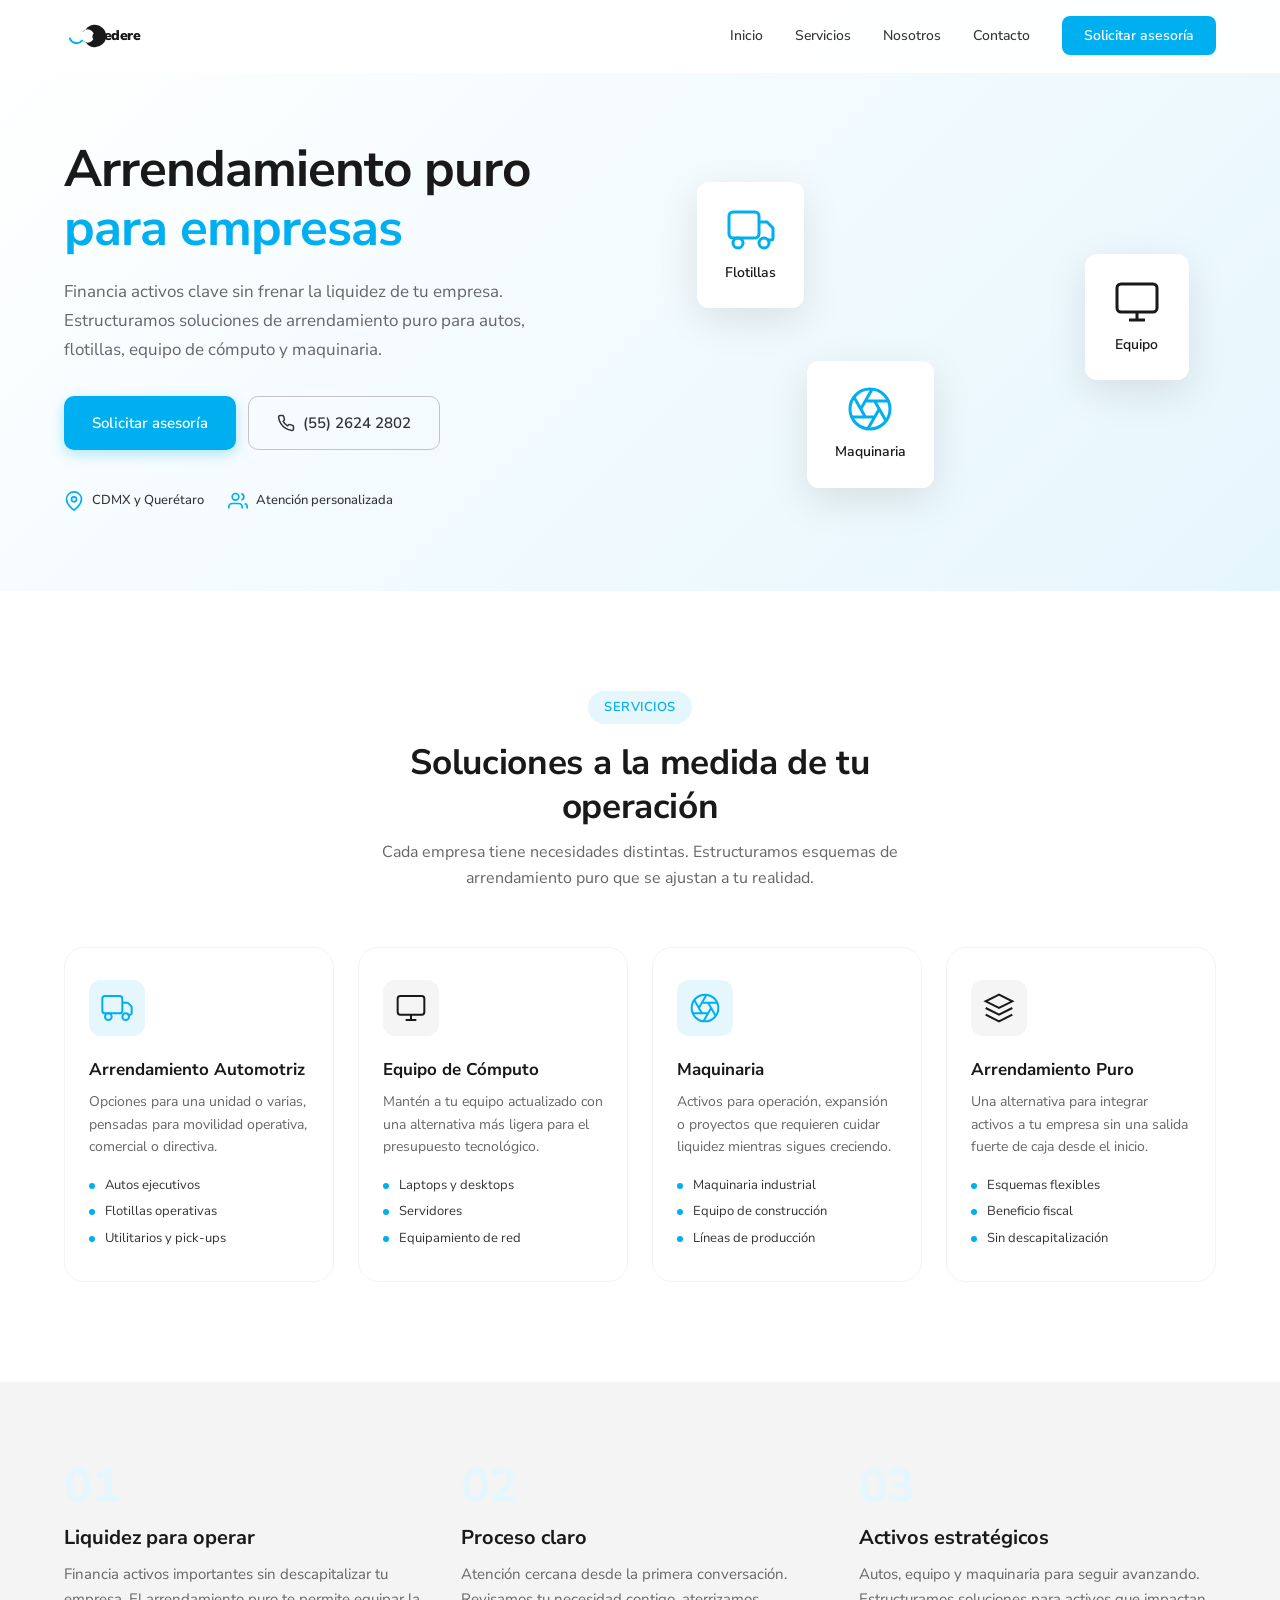
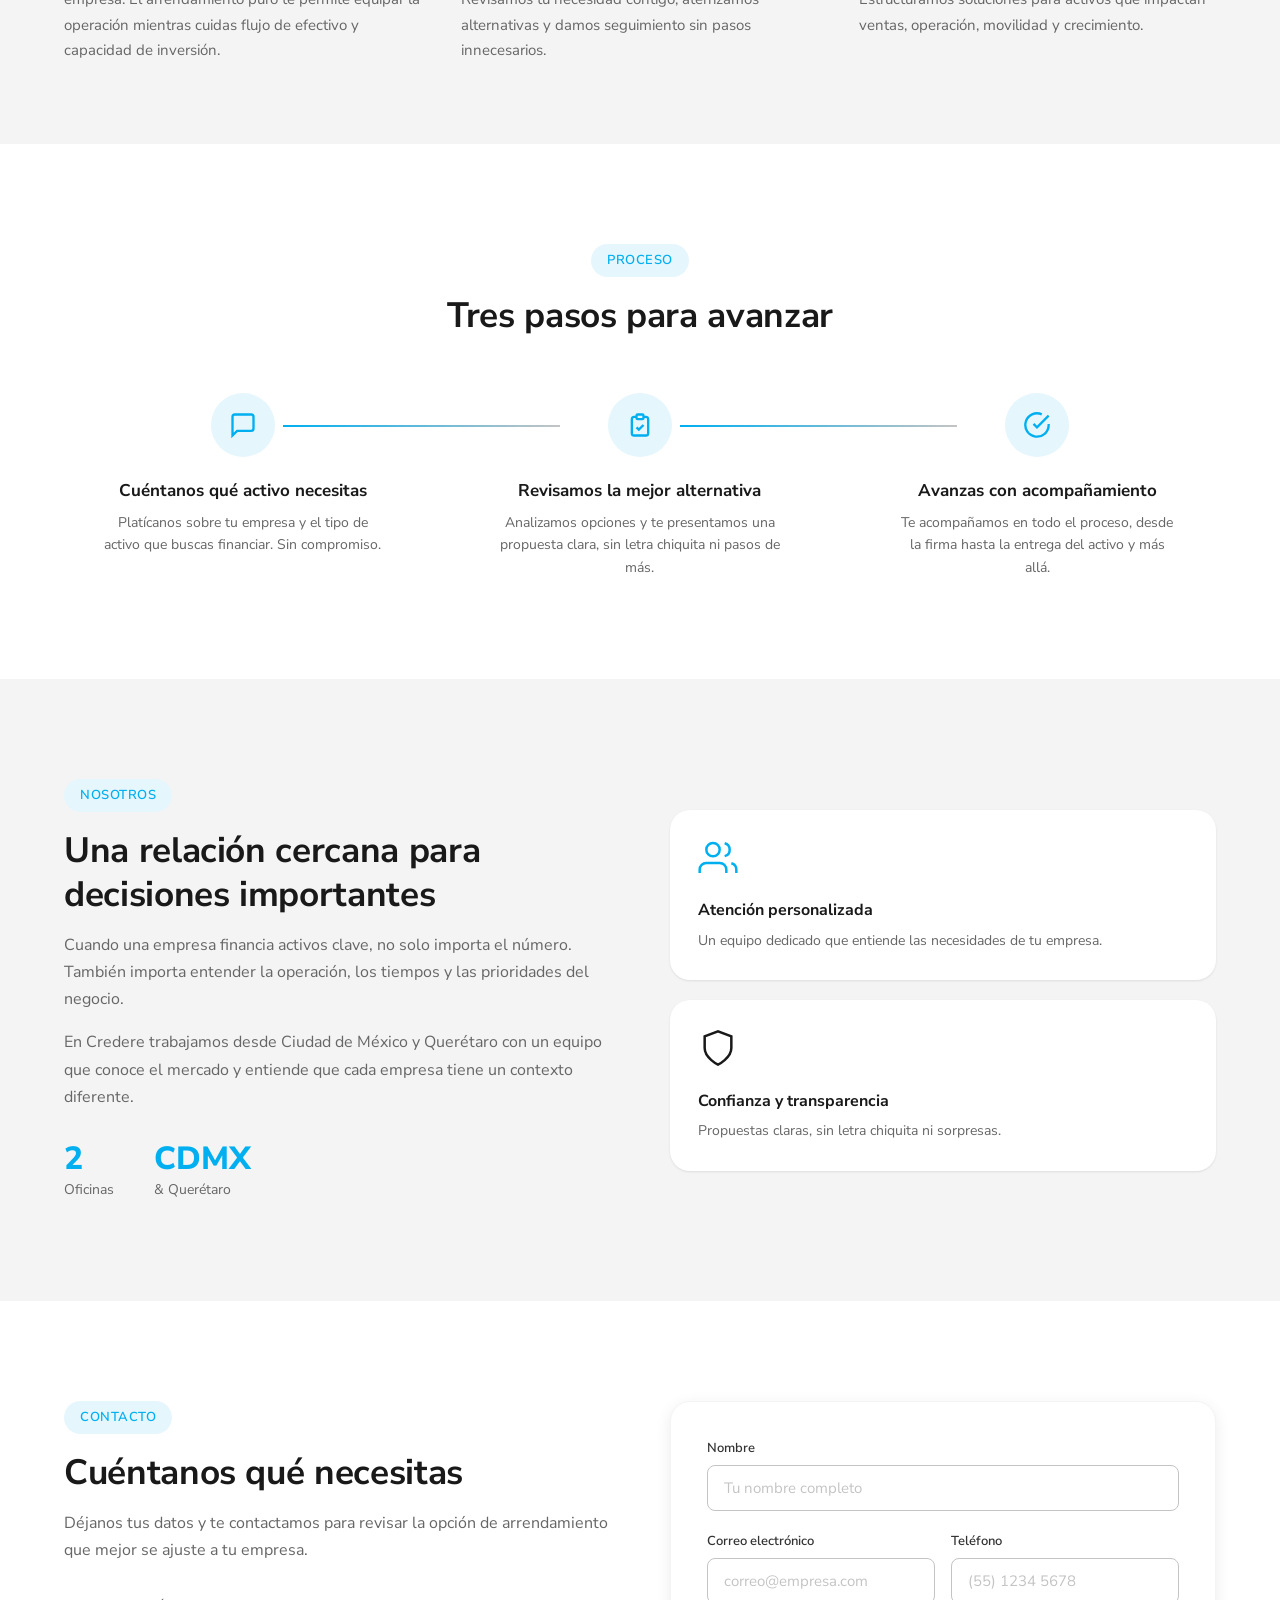
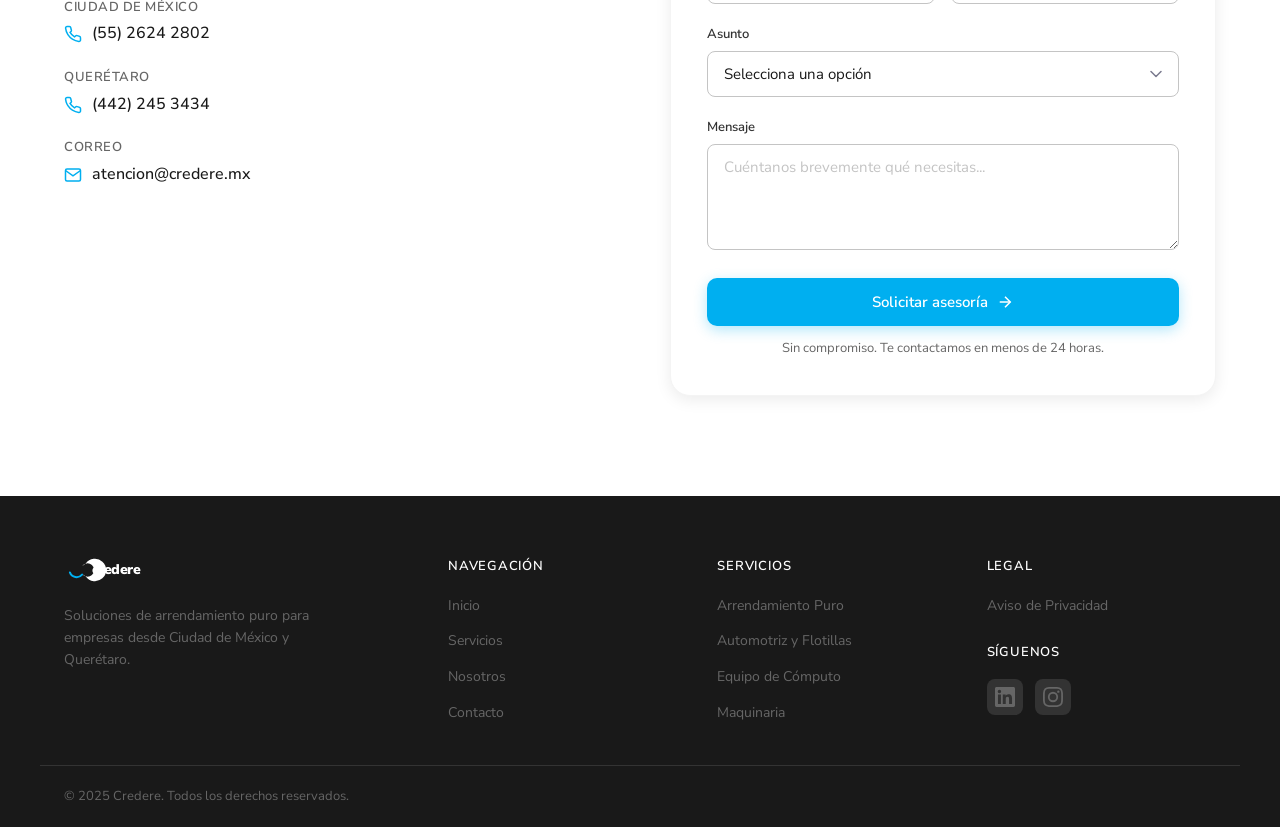
==== commit 18335737: "Align website branding with corporate identity manual Update color palette (#00AFF0 blue, #191919 da" ====
--- a/index.html
+++ b/index.html
@@ -19,12 +19,12 @@
   <meta property="og:site_name" content="Credere">
 
   <!-- Favicon -->
-  <link rel="icon" type="image/png" href="images/favicon.png">
+  <link rel="icon" type="image/svg+xml" href="images/favicon.svg">
 
   <!-- Preconnect -->
   <link rel="preconnect" href="https://fonts.googleapis.com">
   <link rel="preconnect" href="https://fonts.gstatic.com" crossorigin>
-  <link href="https://fonts.googleapis.com/css2?family=Inter:wght@400;500;600;700&display=swap" rel="stylesheet">
+  <link href="https://fonts.googleapis.com/css2?family=Nunito+Sans:wght@400;500;600;700;800;900&display=swap" rel="stylesheet">
 
   <link rel="stylesheet" href="css/styles.css">
 
@@ -63,11 +63,12 @@
   <header class="header" id="header">
     <nav class="nav container">
       <a href="#inicio" class="nav__logo" aria-label="Credere - Inicio">
-        <svg class="nav__logo-icon" viewBox="0 0 140 32" fill="none" xmlns="http://www.w3.org/2000/svg">
-          <circle cx="16" cy="16" r="14" fill="#007dc0"/>
-          <path d="M10 16c0-3.3 2.7-6 6-6s6 2.7 6 6" stroke="#fff" stroke-width="2.5" stroke-linecap="round" fill="none"/>
-          <circle cx="16" cy="16" r="2" fill="#f97352"/>
-          <text x="38" y="22" font-family="Inter, sans-serif" font-weight="700" font-size="20" fill="#1a1a2e">credere</text>
+        <svg class="nav__logo-icon" viewBox="0 0 160 40" fill="none" xmlns="http://www.w3.org/2000/svg">
+          <g transform="translate(18,20)">
+            <path d="M13.1-9.2A16 16 0 1 1 13.1 9.2L7.8 5.5A9.5 9.5 0 1 0 7.8-5.5Z" fill="#191919"/>
+            <path d="M7.8 6.6A10.2 10.2 0 0 1-9.6 3.5" stroke="#00AFF0" stroke-width="2.8" fill="none" stroke-linecap="round"/>
+          </g>
+          <text x="40" y="26" font-family="'Nunito Sans','Avenir',sans-serif" font-weight="900" font-size="20" fill="#191919" letter-spacing="-0.8">credere</text>
         </svg>
       </a>
 
@@ -106,26 +107,26 @@
           </div>
           <div class="hero__badges">
             <div class="hero__badge">
-              <svg width="20" height="20" viewBox="0 0 24 24" fill="none" stroke="#007dc0" stroke-width="2"><path d="M21 10c0 7-9 13-9 13s-9-6-9-13a9 9 0 0118 0z"/><circle cx="12" cy="10" r="3"/></svg>
+              <svg width="20" height="20" viewBox="0 0 24 24" fill="none" stroke="#00AFF0" stroke-width="2"><path d="M21 10c0 7-9 13-9 13s-9-6-9-13a9 9 0 0118 0z"/><circle cx="12" cy="10" r="3"/></svg>
               CDMX y Querétaro
             </div>
             <div class="hero__badge">
-              <svg width="20" height="20" viewBox="0 0 24 24" fill="none" stroke="#007dc0" stroke-width="2"><path d="M17 21v-2a4 4 0 00-4-4H5a4 4 0 00-4 4v2"/><circle cx="9" cy="7" r="4"/><path d="M23 21v-2a4 4 0 00-3-3.87"/><path d="M16 3.13a4 4 0 010 7.75"/></svg>
+              <svg width="20" height="20" viewBox="0 0 24 24" fill="none" stroke="#00AFF0" stroke-width="2"><path d="M17 21v-2a4 4 0 00-4-4H5a4 4 0 00-4 4v2"/><circle cx="9" cy="7" r="4"/><path d="M23 21v-2a4 4 0 00-3-3.87"/><path d="M16 3.13a4 4 0 010 7.75"/></svg>
               Atención personalizada
             </div>
           </div>
         </div>
         <div class="hero__visual">
           <div class="hero__card hero__card--1">
-            <svg width="48" height="48" viewBox="0 0 24 24" fill="none" stroke="#007dc0" stroke-width="1.5"><rect x="1" y="3" width="15" height="13" rx="2"/><path d="M16 8h4l3 3v5a1 1 0 01-1 1h-2"/><circle cx="5.5" cy="18.5" r="2.5"/><circle cx="18.5" cy="18.5" r="2.5"/></svg>
+            <svg width="48" height="48" viewBox="0 0 24 24" fill="none" stroke="#00AFF0" stroke-width="1.5"><rect x="1" y="3" width="15" height="13" rx="2"/><path d="M16 8h4l3 3v5a1 1 0 01-1 1h-2"/><circle cx="5.5" cy="18.5" r="2.5"/><circle cx="18.5" cy="18.5" r="2.5"/></svg>
             <span>Flotillas</span>
           </div>
           <div class="hero__card hero__card--2">
-            <svg width="48" height="48" viewBox="0 0 24 24" fill="none" stroke="#f97352" stroke-width="1.5"><rect x="2" y="3" width="20" height="14" rx="2"/><path d="M8 21h8M12 17v4"/></svg>
+            <svg width="48" height="48" viewBox="0 0 24 24" fill="none" stroke="#191919" stroke-width="1.5"><rect x="2" y="3" width="20" height="14" rx="2"/><path d="M8 21h8M12 17v4"/></svg>
             <span>Equipo</span>
           </div>
           <div class="hero__card hero__card--3">
-            <svg width="48" height="48" viewBox="0 0 24 24" fill="none" stroke="#007dc0" stroke-width="1.5"><circle cx="12" cy="12" r="10"/><path d="M14.31 8l5.74 9.94M9.69 8h11.48M7.38 12l5.74-9.94M9.69 16L3.95 6.06M14.31 16H2.83M16.62 12l-5.74 9.94"/></svg>
+            <svg width="48" height="48" viewBox="0 0 24 24" fill="none" stroke="#00AFF0" stroke-width="1.5"><circle cx="12" cy="12" r="10"/><path d="M14.31 8l5.74 9.94M9.69 8h11.48M7.38 12l5.74-9.94M9.69 16L3.95 6.06M14.31 16H2.83M16.62 12l-5.74 9.94"/></svg>
             <span>Maquinaria</span>
           </div>
         </div>
@@ -280,12 +281,12 @@
         </div>
         <div class="about__visual" data-animate>
           <div class="about__card">
-            <svg width="40" height="40" viewBox="0 0 24 24" fill="none" stroke="#007dc0" stroke-width="1.5"><path d="M17 21v-2a4 4 0 00-4-4H5a4 4 0 00-4 4v2"/><circle cx="9" cy="7" r="4"/><path d="M23 21v-2a4 4 0 00-3-3.87"/><path d="M16 3.13a4 4 0 010 7.75"/></svg>
+            <svg width="40" height="40" viewBox="0 0 24 24" fill="none" stroke="#00AFF0" stroke-width="1.5"><path d="M17 21v-2a4 4 0 00-4-4H5a4 4 0 00-4 4v2"/><circle cx="9" cy="7" r="4"/><path d="M23 21v-2a4 4 0 00-3-3.87"/><path d="M16 3.13a4 4 0 010 7.75"/></svg>
             <h4>Atención personalizada</h4>
             <p>Un equipo dedicado que entiende las necesidades de tu empresa.</p>
           </div>
           <div class="about__card">
-            <svg width="40" height="40" viewBox="0 0 24 24" fill="none" stroke="#f97352" stroke-width="1.5"><path d="M12 22s8-4 8-10V5l-8-3-8 3v7c0 6 8 10 8 10z"/></svg>
+            <svg width="40" height="40" viewBox="0 0 24 24" fill="none" stroke="#191919" stroke-width="1.5"><path d="M12 22s8-4 8-10V5l-8-3-8 3v7c0 6 8 10 8 10z"/></svg>
             <h4>Confianza y transparencia</h4>
             <p>Propuestas claras, sin letra chiquita ni sorpresas.</p>
           </div>
@@ -369,11 +370,12 @@
   <footer class="footer">
     <div class="container footer__grid">
       <div class="footer__brand">
-        <svg class="footer__logo" viewBox="0 0 140 32" fill="none" xmlns="http://www.w3.org/2000/svg">
-          <circle cx="16" cy="16" r="14" fill="#007dc0"/>
-          <path d="M10 16c0-3.3 2.7-6 6-6s6 2.7 6 6" stroke="#fff" stroke-width="2.5" stroke-linecap="round" fill="none"/>
-          <circle cx="16" cy="16" r="2" fill="#f97352"/>
-          <text x="38" y="22" font-family="Inter, sans-serif" font-weight="700" font-size="20" fill="#ffffff">credere</text>
+        <svg class="footer__logo" viewBox="0 0 160 40" fill="none" xmlns="http://www.w3.org/2000/svg">
+          <g transform="translate(18,20)">
+            <path d="M13.1-9.2A16 16 0 1 1 13.1 9.2L7.8 5.5A9.5 9.5 0 1 0 7.8-5.5Z" fill="#ffffff"/>
+            <path d="M7.8 6.6A10.2 10.2 0 0 1-9.6 3.5" stroke="#00AFF0" stroke-width="2.8" fill="none" stroke-linecap="round"/>
+          </g>
+          <text x="40" y="26" font-family="'Nunito Sans','Avenir',sans-serif" font-weight="900" font-size="20" fill="#ffffff" letter-spacing="-0.8">credere</text>
         </svg>
         <p class="footer__tagline">Soluciones de arrendamiento puro para empresas desde Ciudad de México y Querétaro.</p>
       </div>
@@ -416,7 +418,7 @@
     </div>
 
     <div class="footer__bottom container">
-      <p>&copy; 2024 Credere. Todos los derechos reservados.</p>
+      <p>&copy; 2025 Credere. Todos los derechos reservados.</p>
     </div>
   </footer>
 
--- a/css/styles.css
+++ b/css/styles.css
@@ -12,18 +12,17 @@
 }
 
 :root {
-  --blue: #007dc0;
-  --blue-dark: #005a8c;
-  --blue-light: #e8f4fc;
-  --orange: #f97352;
-  --orange-dark: #e55a3a;
-  --orange-light: #fef0ec;
-  --dark: #1a1a2e;
-  --gray-900: #2d2d3f;
-  --gray-700: #4d4d5f;
-  --gray-500: #7a7a8e;
-  --gray-300: #c4c4d0;
-  --gray-100: #f4f4f8;
+  --blue: #00AFF0;
+  --blue-dark: #0090c8;
+  --blue-light: #e6f6fd;
+  --accent: #191919;
+  --accent-light: #f5f5f5;
+  --dark: #191919;
+  --gray-900: #333333;
+  --gray-700: #333333;
+  --gray-500: #666666;
+  --gray-300: #c4c4c4;
+  --gray-100: #f4f4f4;
   --white: #ffffff;
   --radius: 12px;
   --radius-lg: 20px;
@@ -31,7 +30,7 @@
   --shadow-md: 0 4px 16px rgba(0,0,0,.08);
   --shadow-lg: 0 12px 40px rgba(0,0,0,.1);
   --transition: .3s cubic-bezier(.4,0,.2,1);
-  --font: 'Inter', -apple-system, BlinkMacSystemFont, 'Segoe UI', sans-serif;
+  --font: 'Nunito Sans', 'Avenir', 'Avenir Next', -apple-system, BlinkMacSystemFont, 'Segoe UI', sans-serif;
 }
 
 html {
@@ -100,12 +99,12 @@
 .btn--primary {
   background: var(--blue);
   color: var(--white);
-  box-shadow: 0 4px 14px rgba(0,125,192,.3);
+  box-shadow: 0 4px 14px rgba(0,175,240,.3);
 }
 
 .btn--primary:hover {
   background: var(--blue-dark);
-  box-shadow: 0 6px 20px rgba(0,125,192,.4);
+  box-shadow: 0 6px 20px rgba(0,175,240,.4);
   transform: translateY(-1px);
 }
 
@@ -405,8 +404,8 @@
 }
 
 .service-card__icon--orange {
-  background: var(--orange-light);
-  color: var(--orange);
+  background: var(--accent-light);
+  color: var(--accent);
 }
 
 .service-card__title {
@@ -726,7 +725,7 @@
 .form-group select:focus,
 .form-group textarea:focus {
   border-color: var(--blue);
-  box-shadow: 0 0 0 3px rgba(0,125,192,.1);
+  box-shadow: 0 0 0 3px rgba(0,175,240,.1);
 }
 
 .form-group input::placeholder,
